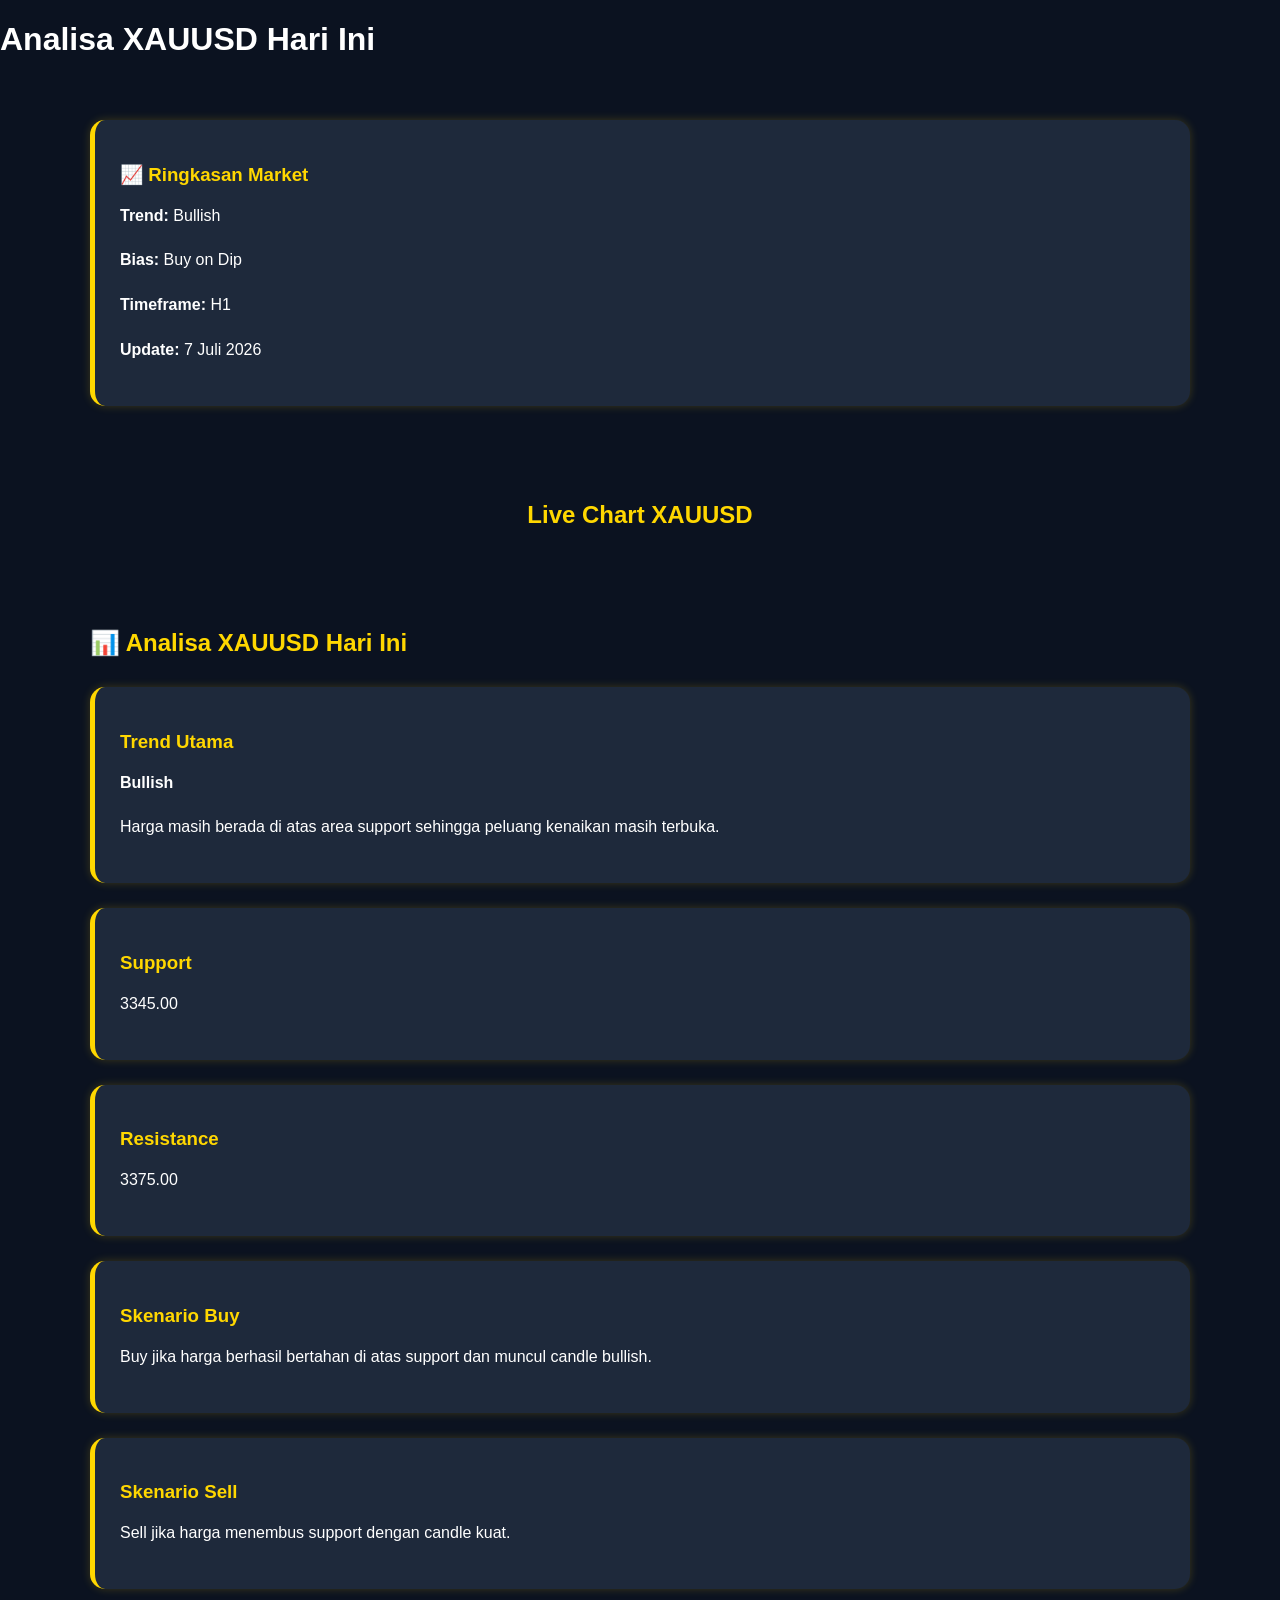
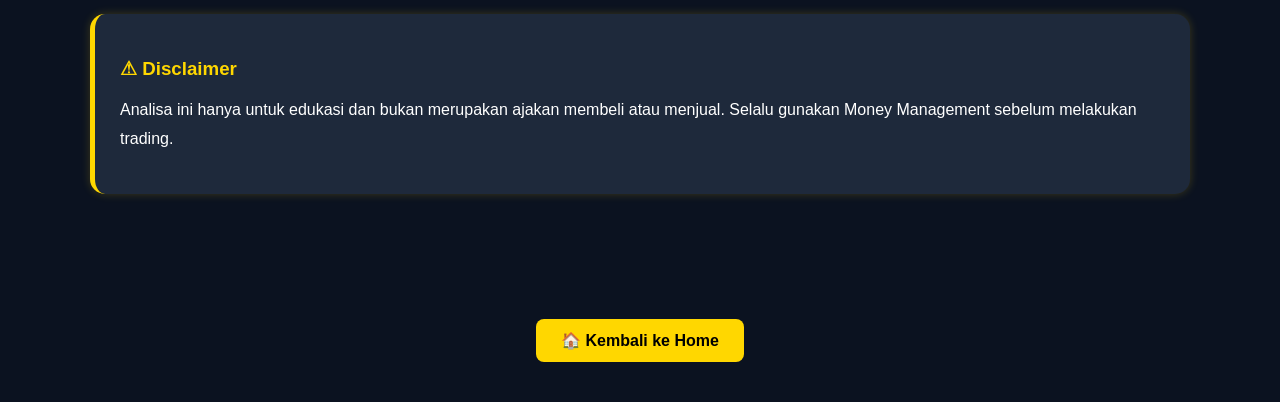
==== analisa.html @ 6350797b "Update analisa.html" ====
<!DOCTYPE html>
<html lang="id">
<head>
<meta charset="UTF-8">
<meta name="viewport" content="width=device-width, initial-scale=1.0">
<title>Analisa XAUUSD | Family CS20</title>

<style>
  .container{
    width:90%;
    max-width:1000px;
    margin:40px auto;
}

.card{
    background:#1a1a1a;
    padding:20px;
    margin-bottom:20px;
    border-radius:15px;
    border-left:5px solid gold;
    box-shadow:0 0 10px rgba(255,215,0,.2);
}

.card h3{
    color:gold;
    margin-bottom:10px;
}

.card p{
    color:white;
    line-height:1.8;
}

h2{
    margin:30px 0;
    color:gold;
}
body{
margin:0;
font-family:Arial,sans-serif;
background:#0b1220;
color:white;
}

header{
background:#111827;
padding:20px;
text-align:center;
}

header h1{
color:gold;
}

.container{
width:90%;
max-width:1100px;
margin:auto;
padding:40px 0;
}

.card{
background:#1e293b;
padding:25px;
border-radius:15px;
margin-bottom:25px;
}

h2{
color:gold;
}

table{
width:100%;
border-collapse:collapse;
margin-top:15px;
}

table td{
border:1px solid #333;
padding:12px;
}

.btn{
display:inline-block;
padding:12px 25px;
background:gold;
color:black;
text-decoration:none;
border-radius:8px;
font-weight:bold;
margin-top:20px;
}
</style>

</head>

<body>
 
<h1>Analisa XAUUSD Hari Ini</h1>
</header>

<div class="container">
    <div class="card">
        <h3>📈 Ringkasan Market</h3>
        <p><strong>Trend:</strong> Bullish</p>
        <p><strong>Bias:</strong> Buy on Dip</p>
        <p><strong>Timeframe:</strong> H1</p>
        <p><strong>Update:</strong> 7 Juli 2026</p>
    </div>
</div>

<h2 style="text-align:center; color:gold;">Live Chart XAUUSD</h2>
<div class="tradingview-widget-container">
  <div id="tradingview_chart"></div>

  <script type="text/javascript" src="https://s3.tradingview.com/tv.js"></script>

  <script type="text/javascript">
  new TradingView.widget({
      "width": "100%",
      "height": 600,
      "symbol": "OANDA:XAUUSD",
      "interval": "15",
      "timezone": "Asia/Jakarta",
      "theme": "dark",
      "style": "1",
      "locale": "id",
      "toolbar_bg": "#111827",
      "enable_publishing": false,
      "allow_symbol_change": true,
      "container_id": "tradingview_chart"
  });
  </script>
</div><section class="container">

<h2>📊 Analisa XAUUSD Hari Ini</h2>

<div class="card">
<h3>Trend Utama</h3>
<p><strong>Bullish</strong></p>
<p>Harga masih berada di atas area support sehingga peluang kenaikan masih terbuka.</p>
</div>

<div class="card">
<h3>Support</h3>
<p>3345.00</p>
</div>

<div class="card">
<h3>Resistance</h3>
<p>3375.00</p>
</div>

<div class="card">
<h3>Skenario Buy</h3>
<p>Buy jika harga berhasil bertahan di atas support dan muncul candle bullish.</p>
</div>

<div class="card">
<h3>Skenario Sell</h3>
<p>Sell jika harga menembus support dengan candle kuat.</p>
</div>
<div class="card">
<h3>⚠ Disclaimer</h3>

<p>
Analisa ini hanya untuk edukasi dan bukan merupakan ajakan membeli atau menjual.
Selalu gunakan Money Management sebelum melakukan trading.
</p>

</div>
</section>
  <div style="text-align:center;margin:40px;">
    <a href="index.html" class="btn">🏠 Kembali ke Home</a>
</div>
</body>

</html>
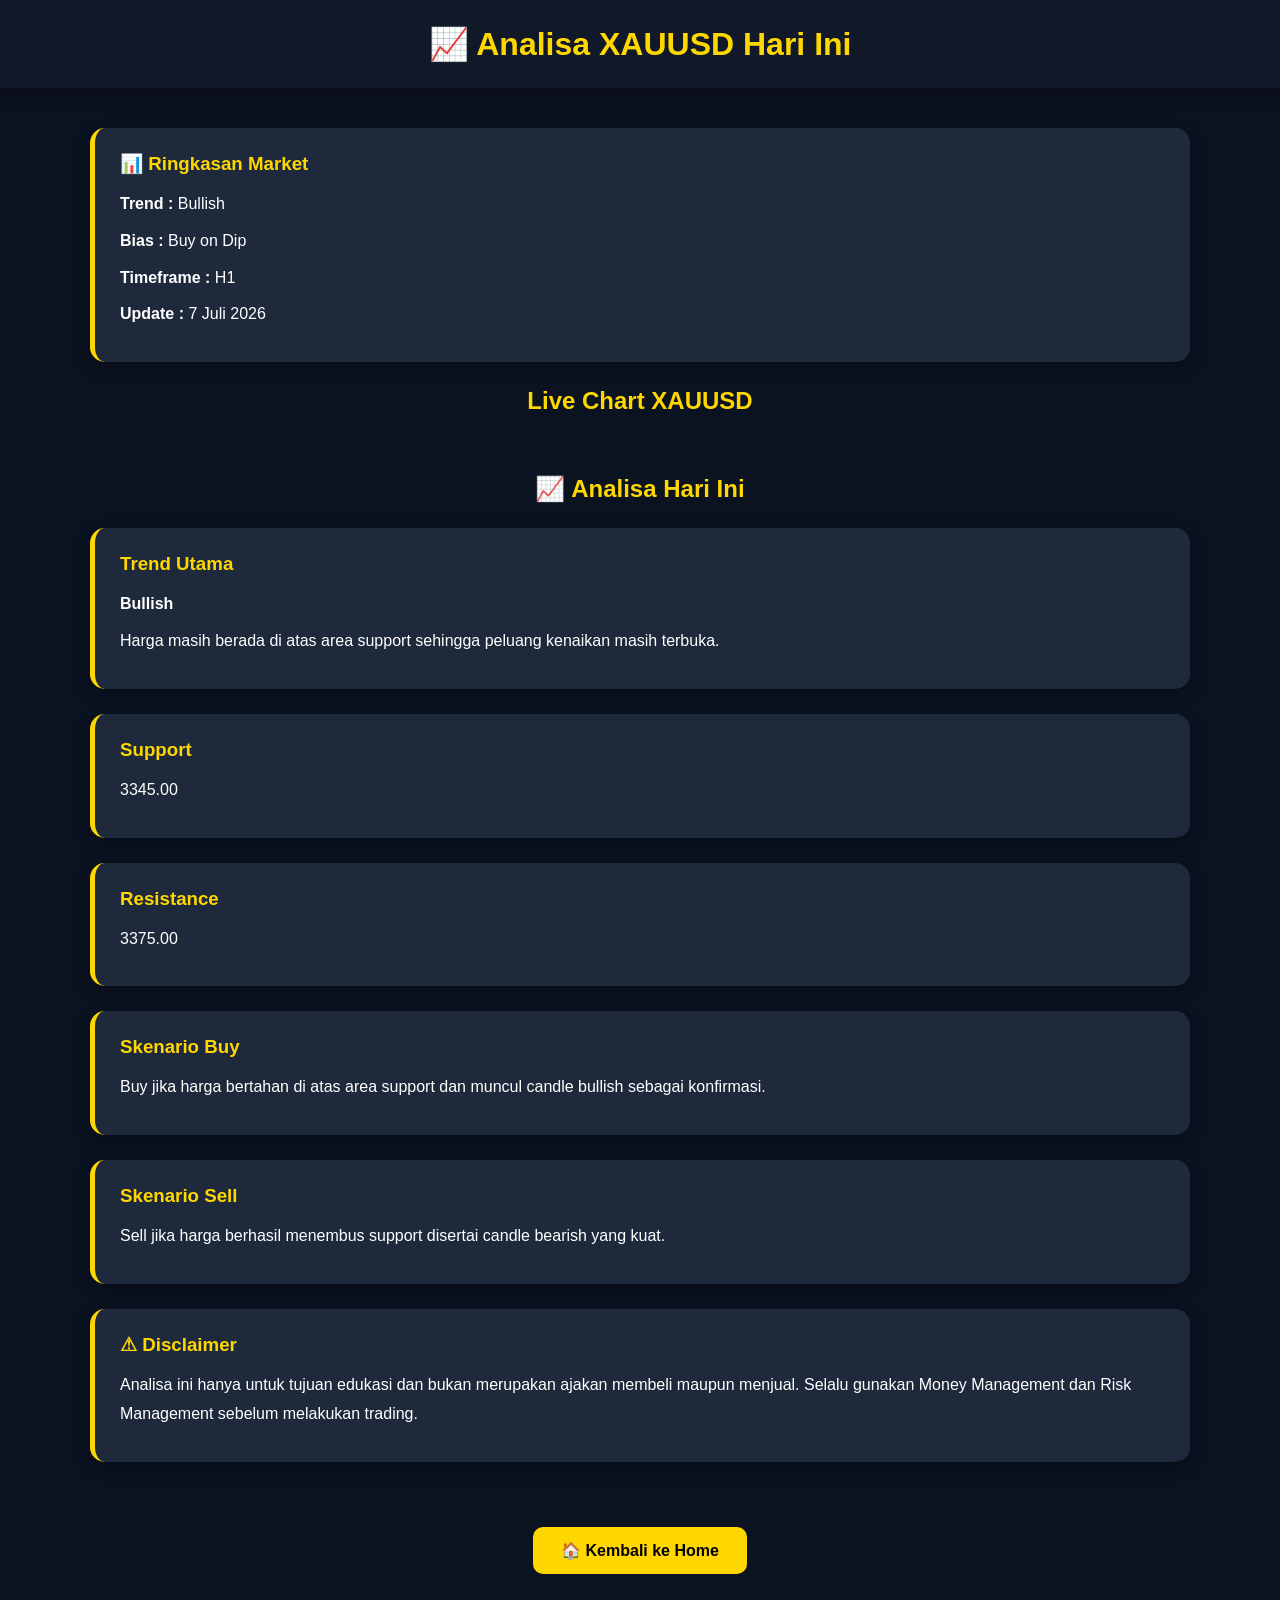
==== commit 162520d6: "Update analisa.html" ====
--- a/analisa.html
+++ b/analisa.html
@@ -6,174 +6,195 @@
 <title>Analisa XAUUSD | Family CS20</title>
 
 <style>
-  .container{
+*{
+    margin:0;
+    padding:0;
+    box-sizing:border-box;
+}
+
+body{
+    font-family:Arial, Helvetica, sans-serif;
+    background:#0b1220;
+    color:#fff;
+}
+
+header{
+    background:#111827;
+    padding:25px;
+    text-align:center;
+    box-shadow:0 5px 15px rgba(0,0,0,.4);
+}
+
+header h1{
+    color:gold;
+    font-size:32px;
+}
+
+.container{
     width:90%;
-    max-width:1000px;
-    margin:40px auto;
+    max-width:1100px;
+    margin:auto;
+    padding:40px 0;
+}
+
+h2{
+    color:gold;
+    text-align:center;
+    margin-bottom:25px;
 }
 
 .card{
-    background:#1a1a1a;
-    padding:20px;
-    margin-bottom:20px;
+    background:#1e293b;
+    border-left:5px solid gold;
     border-radius:15px;
-    border-left:5px solid gold;
-    box-shadow:0 0 10px rgba(255,215,0,.2);
+    padding:25px;
+    margin-bottom:25px;
+    transition:.3s;
+    box-shadow:0 5px 15px rgba(0,0,0,.3);
+}
+
+.card:hover{
+    transform:translateY(-5px);
+    box-shadow:0 0 20px rgba(255,215,0,.25);
 }
 
 .card h3{
     color:gold;
-    margin-bottom:10px;
+    margin-bottom:15px;
 }
 
 .card p{
-    color:white;
     line-height:1.8;
-}
-
-h2{
-    margin:30px 0;
-    color:gold;
-}
-body{
-margin:0;
-font-family:Arial,sans-serif;
-background:#0b1220;
-color:white;
-}
-
-header{
-background:#111827;
-padding:20px;
-text-align:center;
-}
+    margin-bottom:8px;
+}
+
+.tradingview-widget-container{
+    border-radius:15px;
+    overflow:hidden;
+    box-shadow:0 0 20px rgba(255,215,0,.15);
+    margin-bottom:35px;
+}
+
+.btn{
+    display:inline-block;
+    padding:14px 28px;
+    background:gold;
+    color:#000;
+    text-decoration:none;
+    font-weight:bold;
+    border-radius:10px;
+    transition:.3s;
+}
+
+.btn:hover{
+    background:#ffd700;
+    transform:scale(1.05);
+}
+
+.footer-btn{
+    text-align:center;
+    padding-bottom:40px;
+}
+
+@media(max-width:768px){
 
 header h1{
-color:gold;
-}
-
-.container{
-width:90%;
-max-width:1100px;
-margin:auto;
-padding:40px 0;
+    font-size:26px;
 }
 
 .card{
-background:#1e293b;
-padding:25px;
-border-radius:15px;
-margin-bottom:25px;
-}
-
-h2{
-color:gold;
-}
-
-table{
-width:100%;
-border-collapse:collapse;
-margin-top:15px;
-}
-
-table td{
-border:1px solid #333;
-padding:12px;
-}
-
-.btn{
-display:inline-block;
-padding:12px 25px;
-background:gold;
-color:black;
-text-decoration:none;
-border-radius:8px;
-font-weight:bold;
-margin-top:20px;
+    padding:20px;
+}
+
 }
 </style>
 
 </head>
-
 <body>
- 
-<h1>Analisa XAUUSD Hari Ini</h1>
+
+<header>
+    <h1>📈 Analisa XAUUSD Hari Ini</h1>
 </header>
 
 <div class="container">
-    <div class="card">
-        <h3>📈 Ringkasan Market</h3>
-        <p><strong>Trend:</strong> Bullish</p>
-        <p><strong>Bias:</strong> Buy on Dip</p>
-        <p><strong>Timeframe:</strong> H1</p>
-        <p><strong>Update:</strong> 7 Juli 2026</p>
-    </div>
+
+    <div class="card">
+        <h3>📊 Ringkasan Market</h3>
+
+        <p><strong>Trend :</strong> Bullish</p>
+        <p><strong>Bias :</strong> Buy on Dip</p>
+        <p><strong>Timeframe :</strong> H1</p>
+        <p><strong>Update :</strong> 7 Juli 2026</p>
+    </div>
+
+    <h2>Live Chart XAUUSD</h2>
+
+    <div class="tradingview-widget-container">
+
+        <div id="tradingview_chart"></div>
+
+        <script src="https://s3.tradingview.com/tv.js"></script>
+
+        <script>
+        new TradingView.widget({
+            width:"100%",
+            height:600,
+            symbol:"OANDA:XAUUSD",
+            interval:"15",
+            timezone:"Asia/Jakarta",
+            theme:"dark",
+            style:"1",
+            locale:"id",
+            toolbar_bg:"#111827",
+            enable_publishing:false,
+            allow_symbol_change:true,
+            container_id:"tradingview_chart"
+        });
+        </script>
+
+    </div>
+
+    <h2>📈 Analisa Hari Ini</h2>
+
+    <div class="card">
+        <h3>Trend Utama</h3>
+        <p><strong>Bullish</strong></p>
+        <p>Harga masih berada di atas area support sehingga peluang kenaikan masih terbuka.</p>
+    </div>
+
+    <div class="card">
+        <h3>Support</h3>
+        <p>3345.00</p>
+    </div>
+
+    <div class="card">
+        <h3>Resistance</h3>
+        <p>3375.00</p>
+    </div>
+
+    <div class="card">
+        <h3>Skenario Buy</h3>
+        <p>Buy jika harga bertahan di atas area support dan muncul candle bullish sebagai konfirmasi.</p>
+    </div>
+
+    <div class="card">
+        <h3>Skenario Sell</h3>
+        <p>Sell jika harga berhasil menembus support disertai candle bearish yang kuat.</p>
+    </div>
+
+    <div class="card">
+        <h3>⚠ Disclaimer</h3>
+        <p>
+            Analisa ini hanya untuk tujuan edukasi dan bukan merupakan ajakan membeli maupun menjual.
+            Selalu gunakan Money Management dan Risk Management sebelum melakukan trading.
+        </p>
+    </div>
+
 </div>
 
-<h2 style="text-align:center; color:gold;">Live Chart XAUUSD</h2>
-<div class="tradingview-widget-container">
-  <div id="tradingview_chart"></div>
-
-  <script type="text/javascript" src="https://s3.tradingview.com/tv.js"></script>
-
-  <script type="text/javascript">
-  new TradingView.widget({
-      "width": "100%",
-      "height": 600,
-      "symbol": "OANDA:XAUUSD",
-      "interval": "15",
-      "timezone": "Asia/Jakarta",
-      "theme": "dark",
-      "style": "1",
-      "locale": "id",
-      "toolbar_bg": "#111827",
-      "enable_publishing": false,
-      "allow_symbol_change": true,
-      "container_id": "tradingview_chart"
-  });
-  </script>
-</div><section class="container">
-
-<h2>📊 Analisa XAUUSD Hari Ini</h2>
-
-<div class="card">
-<h3>Trend Utama</h3>
-<p><strong>Bullish</strong></p>
-<p>Harga masih berada di atas area support sehingga peluang kenaikan masih terbuka.</p>
-</div>
-
-<div class="card">
-<h3>Support</h3>
-<p>3345.00</p>
-</div>
-
-<div class="card">
-<h3>Resistance</h3>
-<p>3375.00</p>
-</div>
-
-<div class="card">
-<h3>Skenario Buy</h3>
-<p>Buy jika harga berhasil bertahan di atas support dan muncul candle bullish.</p>
-</div>
-
-<div class="card">
-<h3>Skenario Sell</h3>
-<p>Sell jika harga menembus support dengan candle kuat.</p>
-</div>
-<div class="card">
-<h3>⚠ Disclaimer</h3>
-
-<p>
-Analisa ini hanya untuk edukasi dan bukan merupakan ajakan membeli atau menjual.
-Selalu gunakan Money Management sebelum melakukan trading.
-</p>
-
-</div>
-</section>
-  <div style="text-align:center;margin:40px;">
+<div class="footer-btn">
     <a href="index.html" class="btn">🏠 Kembali ke Home</a>
 </div>
+
 </body>
-
 </html>
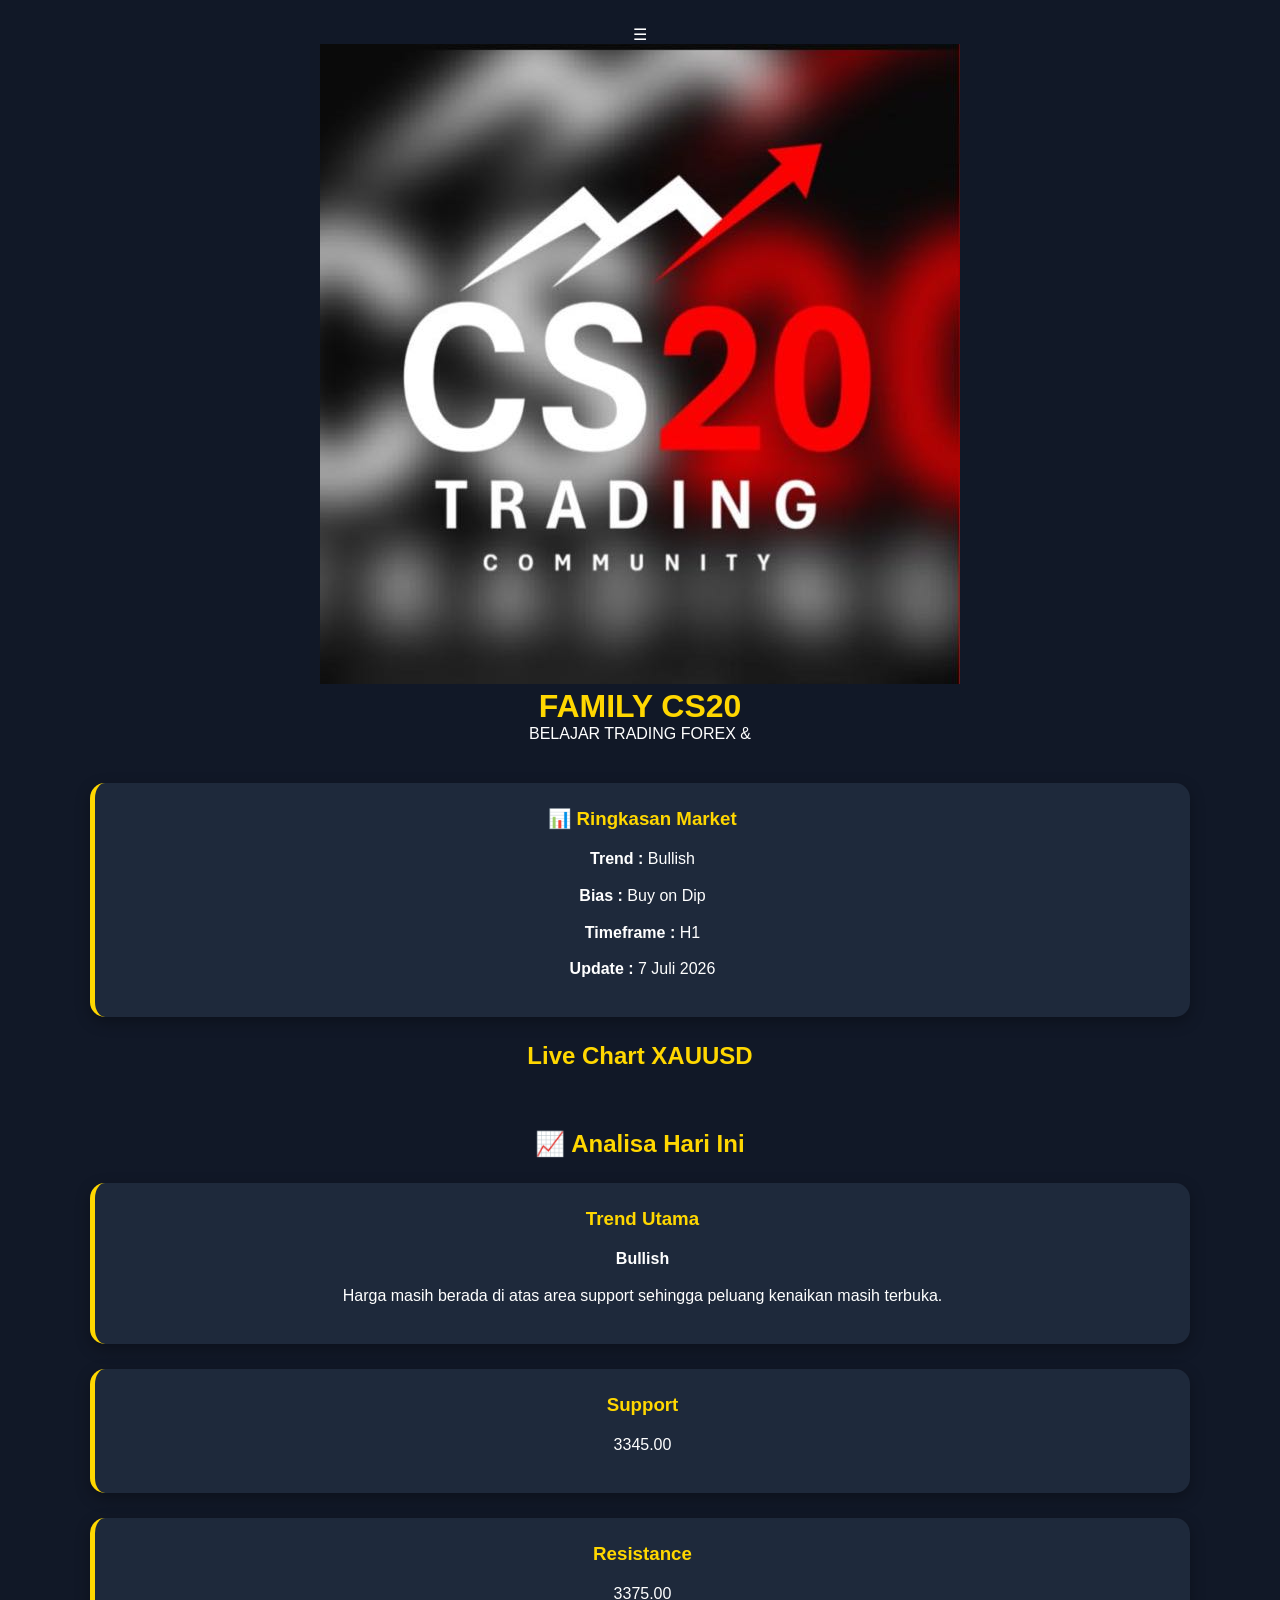
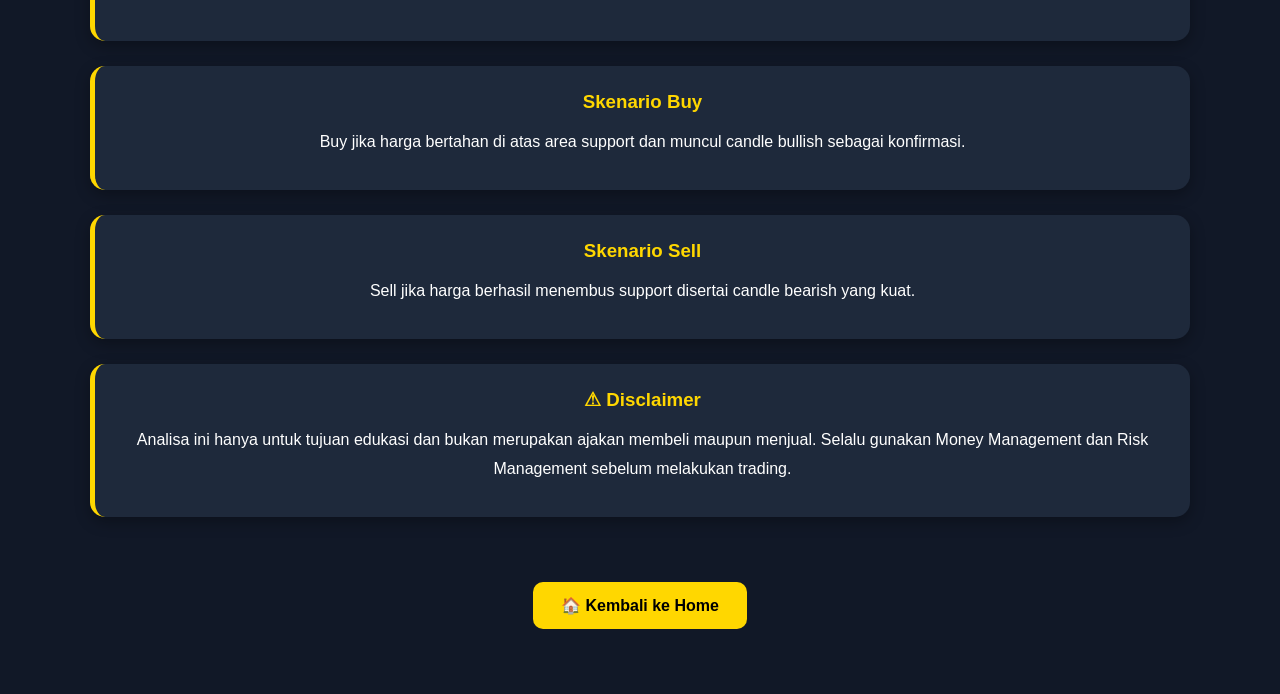
==== commit 050d91ca: "Update analisa.html" ====
--- a/analisa.html
+++ b/analisa.html
@@ -113,8 +113,19 @@
 <body>
 
 <header>
-    <h1>📈 Analisa XAUUSD Hari Ini</h1>
-</header>
+<div class="header-container">
+
+<div class="menu-toggle" onclick="toggleMenu()" id="toggle">
+☰
+</div>
+
+<div class="logo-area">
+
+<img src="logo.jpeg" alt="Logo" class="logo-img">
+
+<div class="logo-text">
+<h1>FAMILY CS20</h1>
+<p>BELAJAR TRADING FOREX &
 
 <div class="container">
 
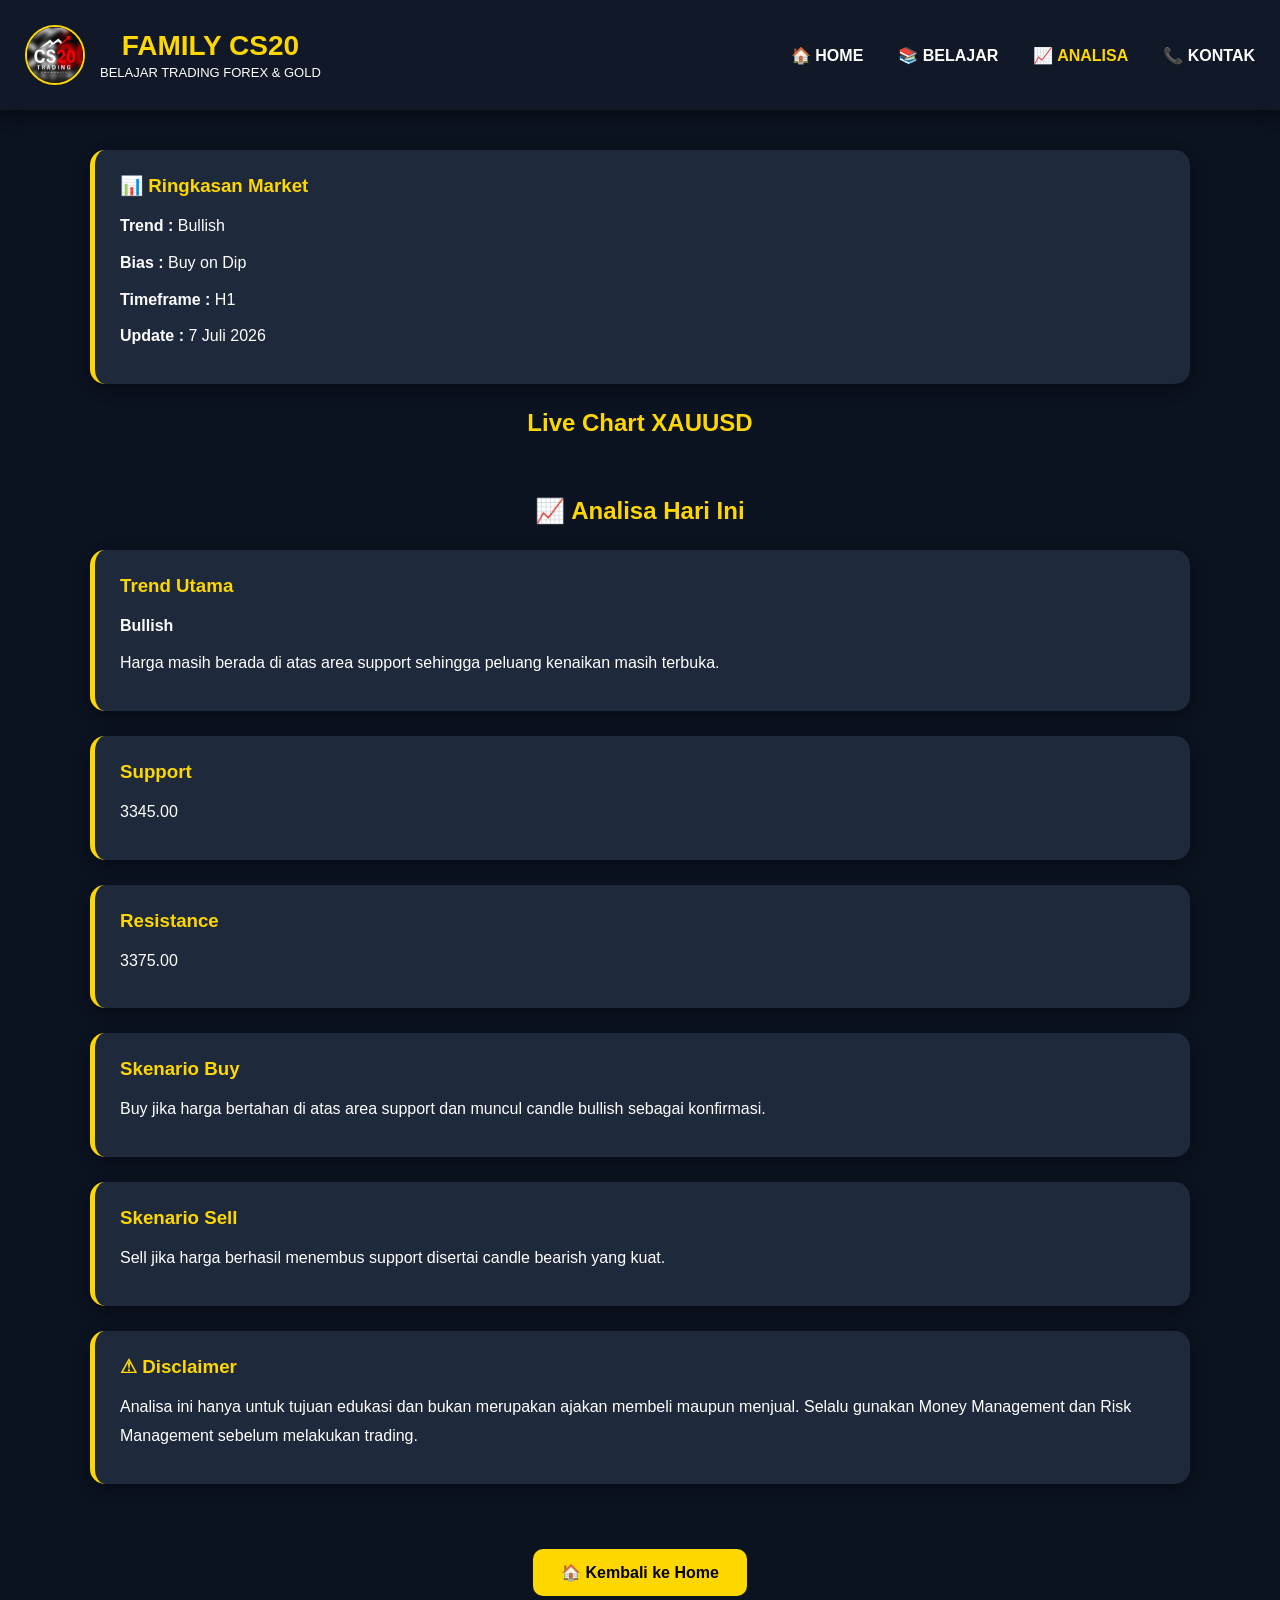
==== commit 330c69c7: "Update analisa.html" ====
--- a/analisa.html
+++ b/analisa.html
@@ -17,7 +17,71 @@
     background:#0b1220;
     color:#fff;
 }
-
+/* ===== HEADER ===== */
+
+.header-container{
+display:flex;
+justify-content:space-between;
+align-items:center;
+max-width:1300px;
+margin:auto;
+position:relative;
+}
+
+.logo-area{
+display:flex;
+align-items:center;
+gap:15px;
+}
+
+.logo-img{
+width:60px;
+height:60px;
+border-radius:50%;
+border:2px solid gold;
+}
+
+.logo-text{
+display:flex;
+flex-direction:column;
+}
+
+.logo-text h1{
+margin:0;
+font-size:28px;
+color:#FFD700;
+}
+
+.logo-text p{
+margin-top:3px;
+font-size:13px;
+color:#fff;
+}
+
+nav{
+display:flex;
+gap:35px;
+margin-left:auto;
+}
+
+nav a{
+color:#fff;
+text-decoration:none;
+font-weight:600;
+transition:.3s;
+}
+
+nav a:hover,
+nav a.active{
+color:#FFD700;
+}
+
+.menu-toggle{
+display:none;
+font-size:34px;
+cursor:pointer;
+color:#FFD700;
+    }
 header{
     background:#111827;
     padding:25px;
@@ -113,19 +177,34 @@
 <body>
 
 <header>
+
 <div class="header-container">
 
-<div class="menu-toggle" onclick="toggleMenu()" id="toggle">
-☰
+    <div class="menu-toggle" onclick="toggleMenu()" id="toggle">
+        ☰
+    </div>
+
+    <div class="logo-area">
+
+        <img src="logo.jpeg" alt="Logo" class="logo-img">
+
+        <div class="logo-text">
+            <h1>FAMILY CS20</h1>
+            <p>BELAJAR TRADING FOREX & GOLD</p>
+        </div>
+
+    </div>
+
+    <nav id="menu">
+        <a href="index.html">🏠 HOME</a>
+        <a href="belajar.html">📚 BELAJAR</a>
+        <a href="analisa.html" class="active">📈 ANALISA</a>
+        <a href="kontak.html">📞 KONTAK</a>
+    </nav>
+
 </div>
 
-<div class="logo-area">
-
-<img src="logo.jpeg" alt="Logo" class="logo-img">
-
-<div class="logo-text">
-<h1>FAMILY CS20</h1>
-<p>BELAJAR TRADING FOREX &
+</header>
 
 <div class="container">
 
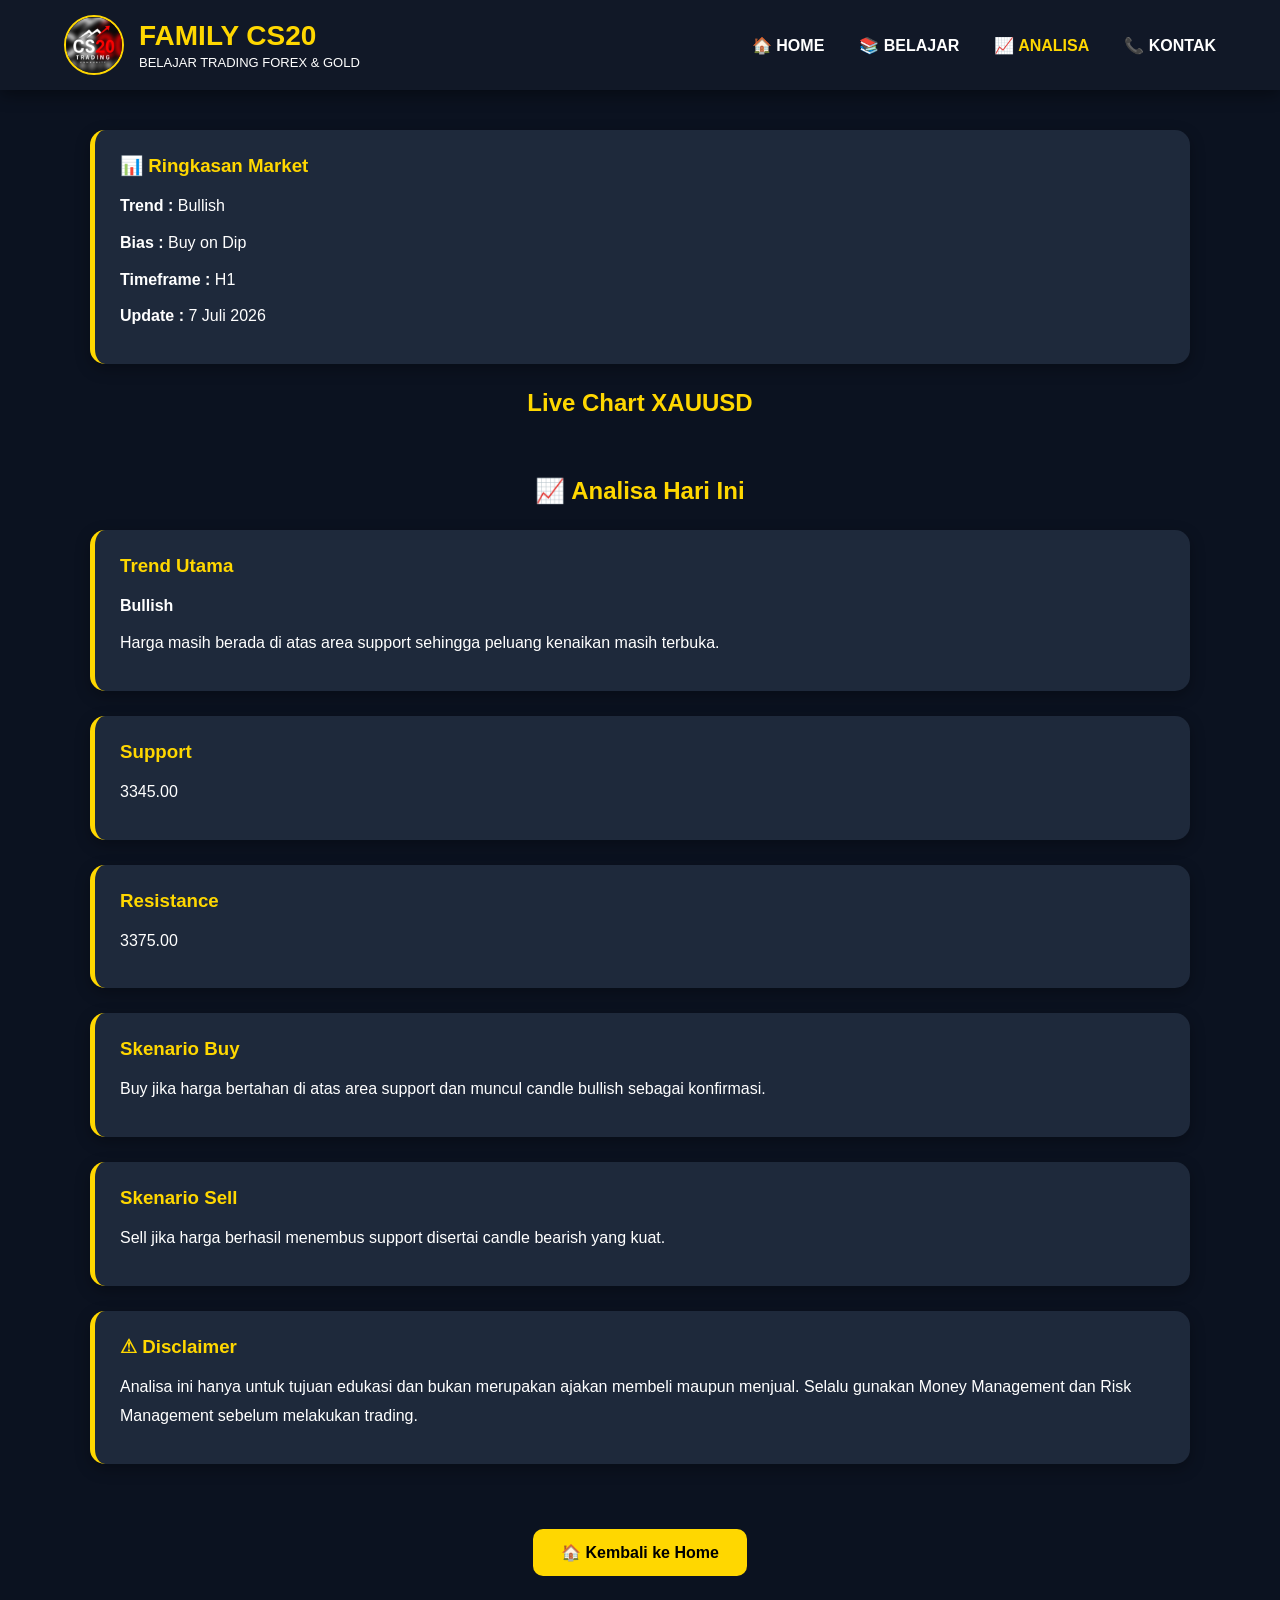
==== commit c057c77d: "Update analisa.html" ====
--- a/analisa.html
+++ b/analisa.html
@@ -81,17 +81,14 @@
 font-size:34px;
 cursor:pointer;
 color:#FFD700;
-    }
+}
 header{
-    background:#111827;
-    padding:25px;
-    text-align:center;
-    box-shadow:0 5px 15px rgba(0,0,0,.4);
-}
-
-header h1{
-    color:gold;
-    font-size:32px;
+background:#111827;
+padding:15px 5%;
+position:sticky;
+top:0;
+z-index:999;
+box-shadow:0 5px 15px rgba(0,0,0,.4);
 }
 
 .container{
@@ -161,7 +158,45 @@
 }
 
 @media(max-width:768px){
-
+.header-container{
+position:relative;
+}
+
+.menu-toggle{
+display:block;
+margin-right:18px;
+font-size:34px;
+}
+
+.logo-text h1{
+font-size:22px;
+}
+
+.logo-text p{
+font-size:11px;
+}
+
+nav{
+display:flex;
+flex-direction:column;
+position:fixed;
+top:0;
+left:-270px;
+width:250px;
+height:100vh;
+background:#111827;
+padding-top:90px;
+transition:.35s;
+z-index:999;
+}
+
+nav.show{
+left:0;
+}
+
+nav a{
+padding:18px 25px;
+}
 header h1{
     font-size:26px;
 }
@@ -285,6 +320,21 @@
 <div class="footer-btn">
     <a href="index.html" class="btn">🏠 Kembali ke Home</a>
 </div>
-
+<script>
+const menu=document.getElementById("menu");
+const toggle=document.getElementById("toggle");
+
+function toggleMenu(){
+
+menu.classList.toggle("show");
+
+if(menu.classList.contains("show")){
+toggle.innerHTML="✕";
+}else{
+toggle.innerHTML="☰";
+}
+
+}
+</script>
 </body>
 </html>
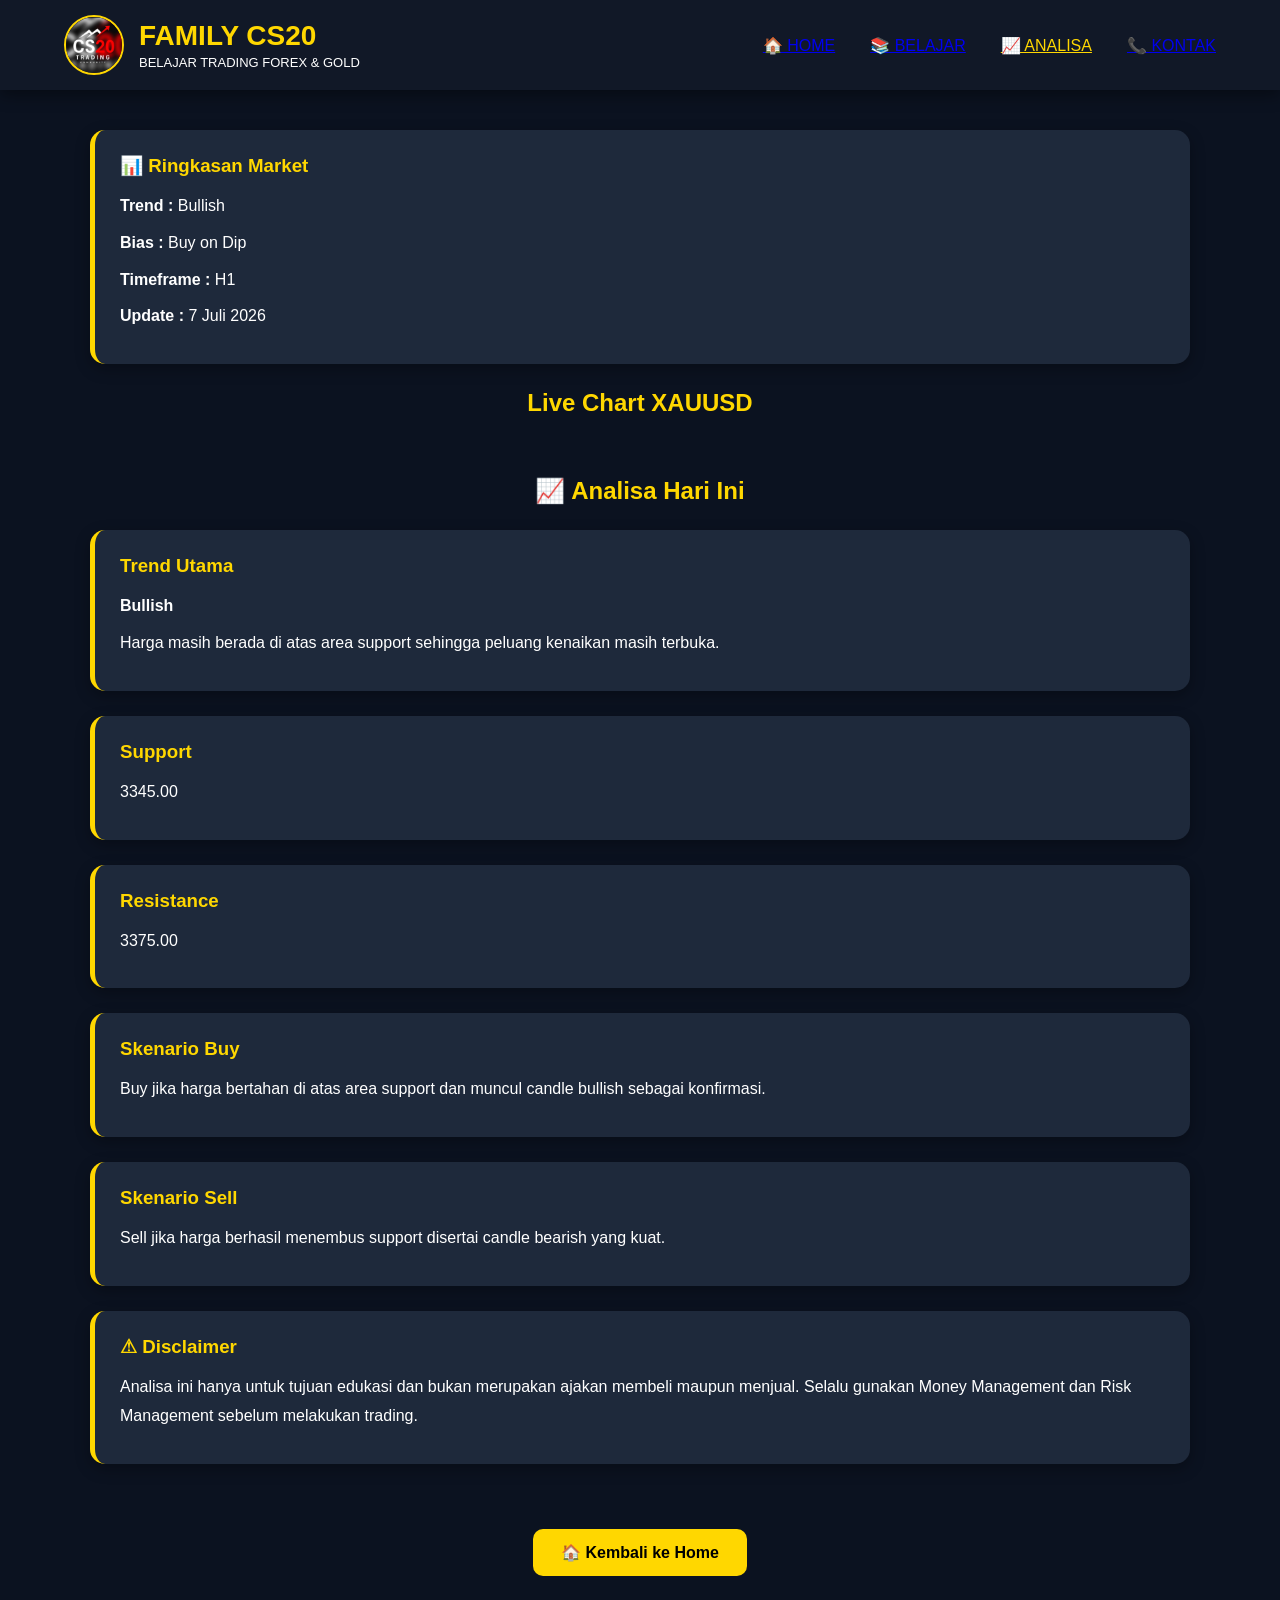
==== commit d75e098e: "Update analisa.html" ====
--- a/analisa.html
+++ b/analisa.html
@@ -60,15 +60,9 @@
 
 nav{
 display:flex;
+align-items:center;
 gap:35px;
 margin-left:auto;
-}
-
-nav a{
-color:#fff;
-text-decoration:none;
-font-weight:600;
-transition:.3s;
 }
 
 nav a:hover,
@@ -187,6 +181,7 @@
 background:#111827;
 padding-top:90px;
 transition:.35s;
+box-shadow:5px 0 20px rgba(0,0,0,.45);
 z-index:999;
 }
 
@@ -196,6 +191,21 @@
 
 nav a{
 padding:18px 25px;
+}
+    nav a::after{
+content:"";
+position:absolute;
+left:0;
+bottom:-6px;
+width:0;
+height:2px;
+background:#FFD700;
+transition:.3s;
+}
+
+nav a:hover::after,
+nav a.active::after{
+width:100%;
 }
 header h1{
     font-size:26px;
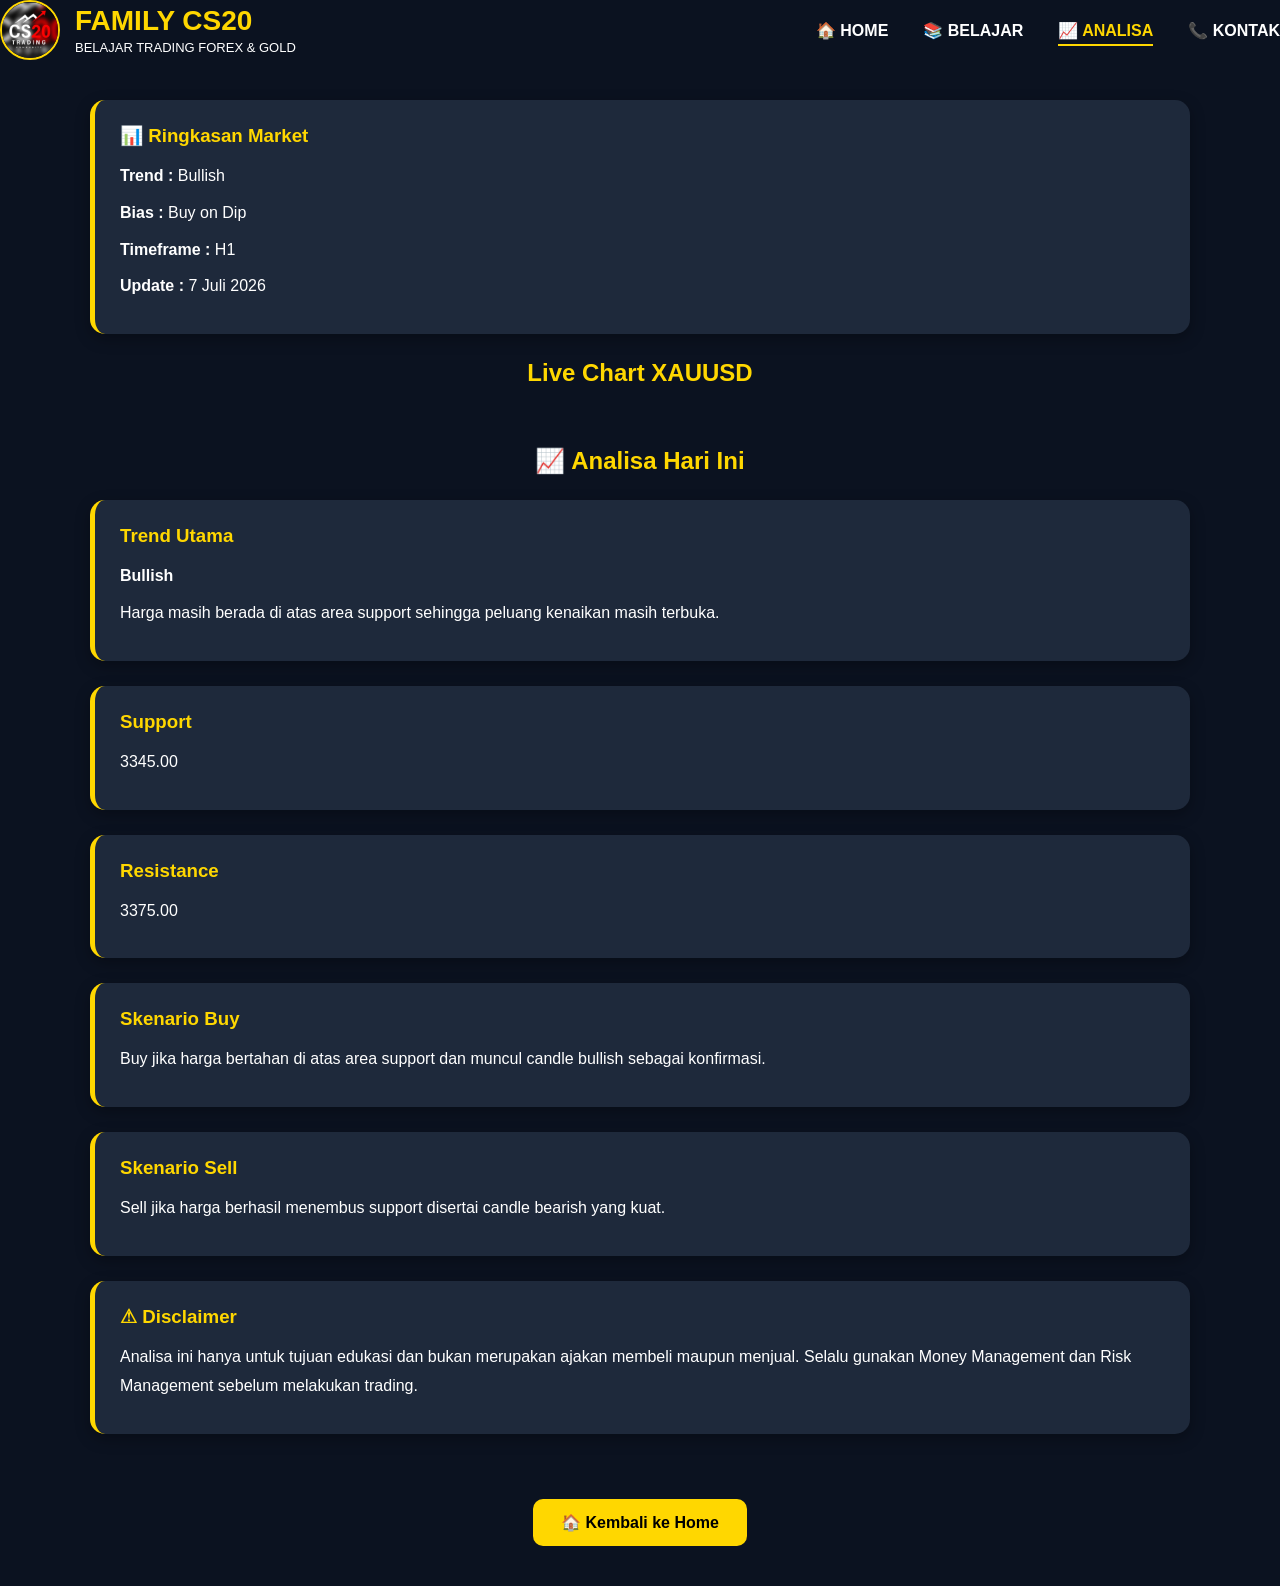
==== commit 8258c85c: "Update analisa.html" ====
--- a/analisa.html
+++ b/analisa.html
@@ -21,8 +21,8 @@
 
 .header-container{
 display:flex;
+align-items:center;
 justify-content:space-between;
-align-items:center;
 max-width:1300px;
 margin:auto;
 position:relative;
@@ -38,12 +38,7 @@
 width:60px;
 height:60px;
 border-radius:50%;
-border:2px solid gold;
-}
-
-.logo-text{
-display:flex;
-flex-direction:column;
+border:2px solid #FFD700;
 }
 
 .logo-text h1{
@@ -60,14 +55,39 @@
 
 nav{
 display:flex;
-align-items:center;
 gap:35px;
 margin-left:auto;
+align-items:center;
+}
+
+nav a,
+nav a:visited{
+color:#fff;
+text-decoration:none;
+font-weight:600;
+position:relative;
+transition:.3s;
+}
+
+nav a::after{
+content:"";
+position:absolute;
+left:0;
+bottom:-6px;
+width:0;
+height:2px;
+background:#FFD700;
+transition:.3s;
 }
 
 nav a:hover,
 nav a.active{
 color:#FFD700;
+}
+
+nav a:hover::after,
+nav a.active::after{
+width:100%;
 }
 
 .menu-toggle{
@@ -75,14 +95,23 @@
 font-size:34px;
 cursor:pointer;
 color:#FFD700;
-}
-header{
-background:#111827;
-padding:15px 5%;
-position:sticky;
+z-index:1002;
+user-select:none;
+}
+
+#overlay{
+display:none;
+position:fixed;
 top:0;
-z-index:999;
-box-shadow:0 5px 15px rgba(0,0,0,.4);
+left:0;
+width:100%;
+height:100%;
+background:rgba(0,0,0,.45);
+z-index:998;
+}
+
+#overlay.show{
+display:block;
 }
 
 .container{
@@ -225,19 +254,17 @@
 
 <div class="header-container">
 
-    <div class="menu-toggle" onclick="toggleMenu()" id="toggle">
+    <div class="menu-toggle" id="toggle" onclick="toggleMenu()">
         ☰
     </div>
 
     <div class="logo-area">
-
-        <img src="logo.jpeg" alt="Logo" class="logo-img">
+        <img src="logo.jpeg" class="logo-img" alt="Logo">
 
         <div class="logo-text">
             <h1>FAMILY CS20</h1>
             <p>BELAJAR TRADING FOREX & GOLD</p>
         </div>
-
     </div>
 
     <nav id="menu">
@@ -248,6 +275,8 @@
     </nav>
 
 </div>
+
+<div id="overlay" onclick="toggleMenu()"></div>
 
 </header>
 
@@ -331,20 +360,30 @@
     <a href="index.html" class="btn">🏠 Kembali ke Home</a>
 </div>
 <script>
-const menu=document.getElementById("menu");
-const toggle=document.getElementById("toggle");
+const menu = document.getElementById("menu");
+const toggle = document.getElementById("toggle");
+const overlay = document.getElementById("overlay");
 
 function toggleMenu(){
 
 menu.classList.toggle("show");
+overlay.classList.toggle("show");
 
 if(menu.classList.contains("show")){
-toggle.innerHTML="✕";
+toggle.textContent="✕";
 }else{
-toggle.innerHTML="☰";
-}
-
-}
+toggle.textContent="☰";
+}
+
+}
+
+document.querySelectorAll("#menu a").forEach(link=>{
+link.addEventListener("click",()=>{
+menu.classList.remove("show");
+overlay.classList.remove("show");
+toggle.textContent="☰";
+});
+});
 </script>
 </body>
 </html>
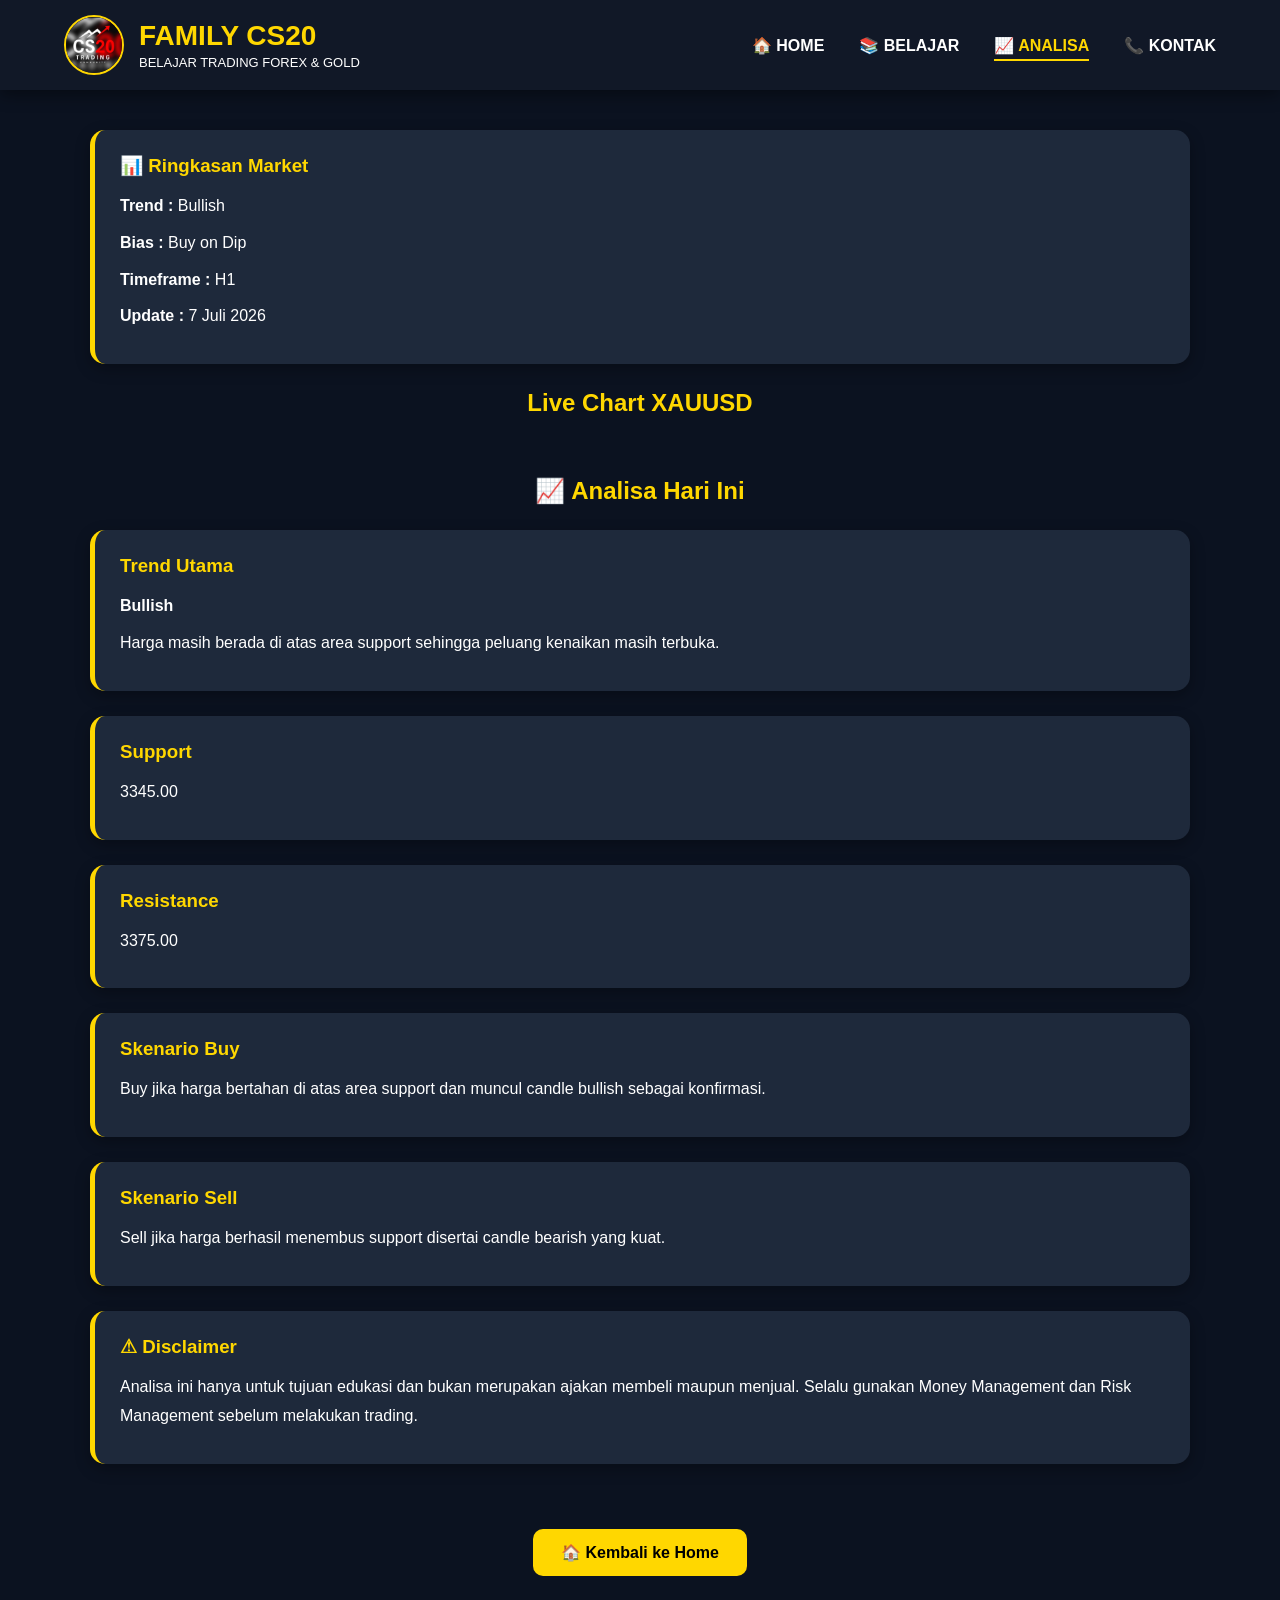
==== commit 73b316af: "Update analisa.html" ====
--- a/analisa.html
+++ b/analisa.html
@@ -16,6 +16,14 @@
     font-family:Arial, Helvetica, sans-serif;
     background:#0b1220;
     color:#fff;
+}
+    header{
+background:#111827;
+padding:15px 5%;
+position:sticky;
+top:0;
+z-index:1000;
+box-shadow:0 5px 15px rgba(0,0,0,.4);
 }
 /* ===== HEADER ===== */
 
@@ -89,14 +97,17 @@
 nav a.active::after{
 width:100%;
 }
-
 .menu-toggle{
 display:none;
 font-size:34px;
 cursor:pointer;
 color:#FFD700;
+width:40px;
+text-align:center;
+font-weight:bold;
+transition:.3s;
+user-select:none;
 z-index:1002;
-user-select:none;
 }
 
 #overlay{
